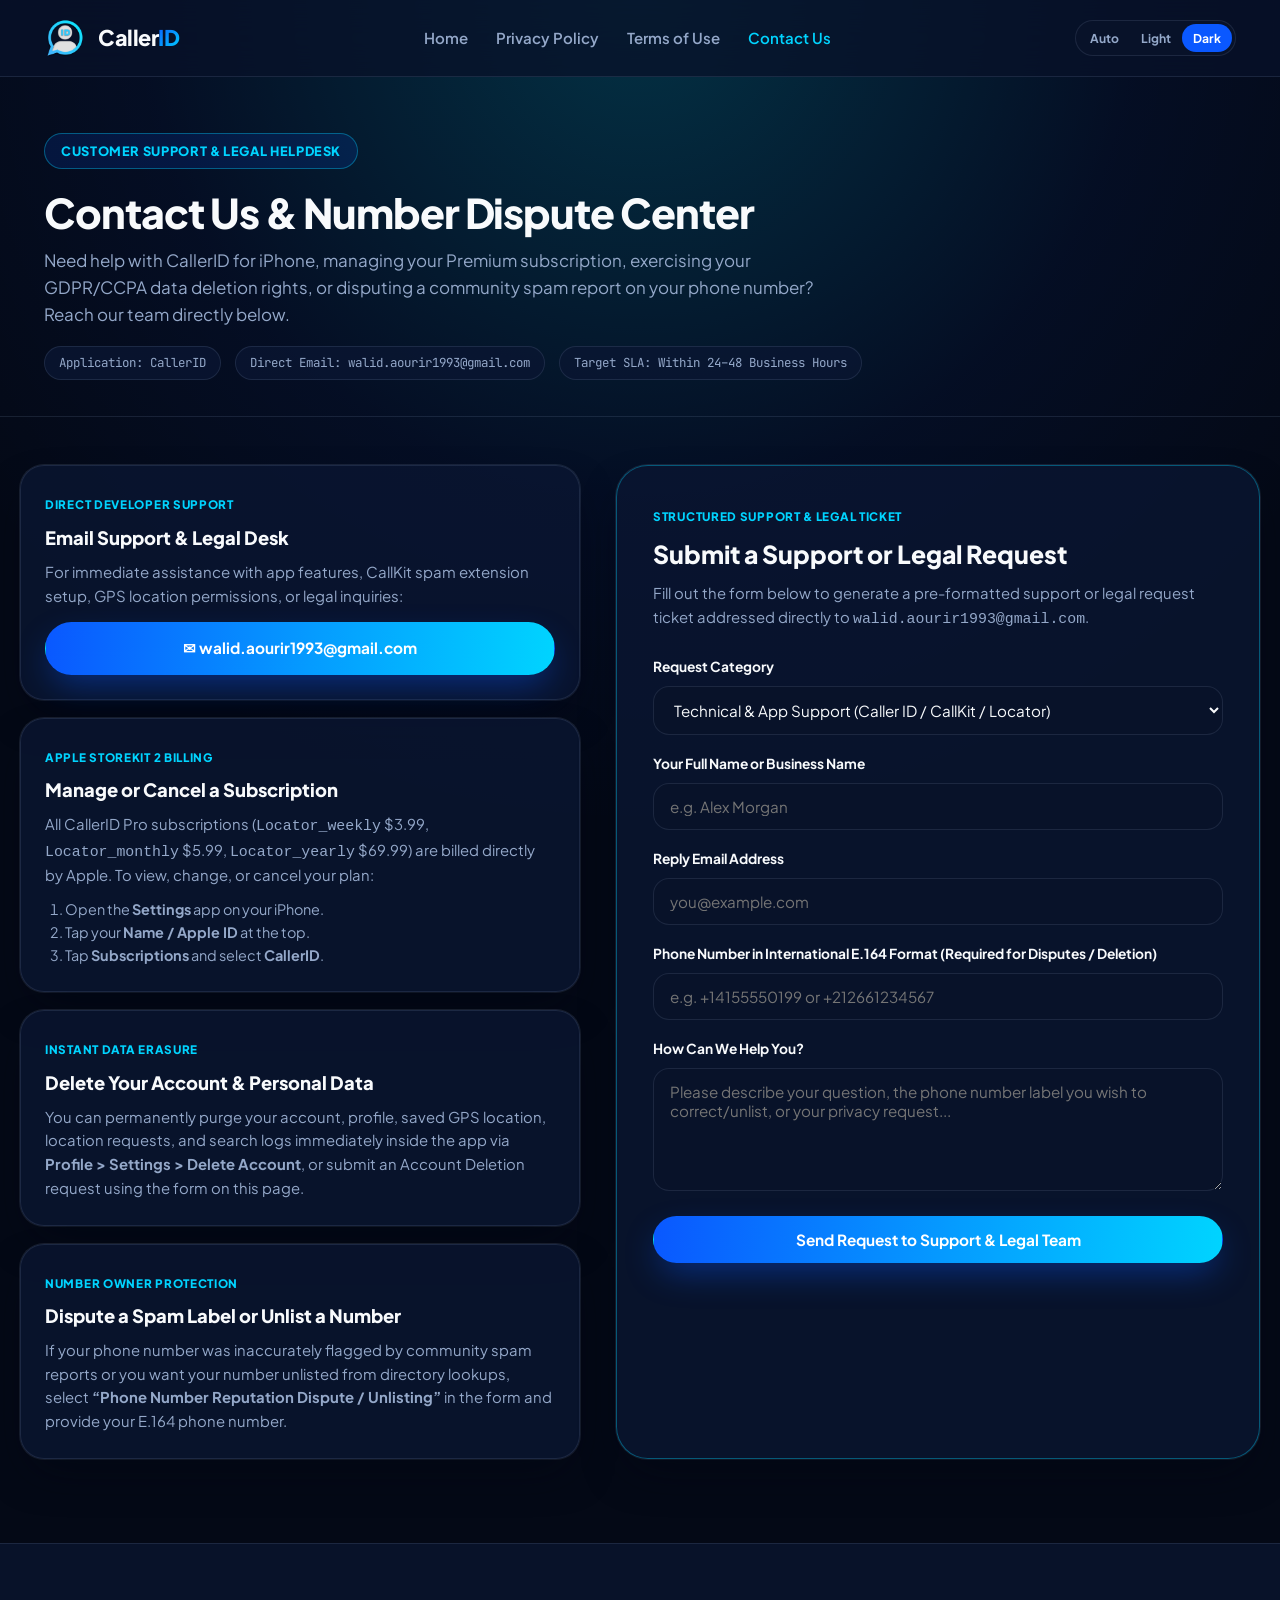
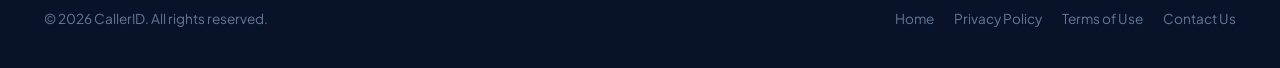
==== contact.html @ 6b05efc1 "Deploy official CallerID website, Privacy Policy, Terms of Use, and Contact Center" ====
<!DOCTYPE html>
<html lang="en" data-theme="dark">
<head>
  <meta charset="UTF-8" />
  <meta name="viewport" content="width=device-width, initial-scale=1.0" />
  <title>Contact Us, Support &amp; Number Dispute Center — CallerID for iPhone</title>
  <meta name="description" content="Official Support, Privacy Request, and Phone Number Reputation Dispute Center for CallerID (com.calleddetector.callerid). Contact support for technical help, subscription management, or GDPR/CCPA data erasure." />
  <meta name="robots" content="index, follow" />
  <link rel="canonical" href="https://walid-aourir.github.io/contact.html" />
  <link rel="icon" type="image/png" href="assets/images/app-icon.png" />
  <link rel="preconnect" href="https://fonts.googleapis.com" />
  <link rel="preconnect" href="https://fonts.gstatic.com" crossorigin />
  <link href="https://fonts.googleapis.com/css2?family=Inter:wght@400;500;600;700&amp;family=JetBrains+Mono:wght@500;700&amp;family=Plus+Jakarta+Sans:wght@700;800&amp;display=swap" rel="stylesheet" />
  <link rel="stylesheet" href="assets/css/styles.css" />
</head>
<body>
  <header class="site-header">
    <div class="container nav-inner">
      <a href="index.html" class="brand-lockup">
        <img src="assets/images/brand-logo.png" alt="CallerID Logo" width="42" height="42" />
        <span>Caller<span class="accent">ID</span></span>
      </a>
      <ul class="nav-links">
        <li><a href="index.html">Home</a></li>
        <li><a href="privacy.html">Privacy Policy</a></li>
        <li><a href="terms.html">Terms of Use</a></li>
        <li><a href="contact.html" class="active">Contact Us</a></li>
      </ul>
      <div class="nav-actions">
        <div class="theme-switcher" role="group" aria-label="Color Theme Selector">
          <button type="button" class="theme-btn" data-theme-set="system">Auto</button>
          <button type="button" class="theme-btn" data-theme-set="light">Light</button>
          <button type="button" class="theme-btn active" data-theme-set="dark">Dark</button>
        </div>
      </div>
    </div>
  </header>

  <section class="legal-hero">
    <div class="container">
      <div class="eyebrow-badge">Customer Support &amp; Legal Helpdesk</div>
      <h1 class="section-title" style="margin-bottom: 10px;">Contact Us &amp; Number Dispute Center</h1>
      <p class="section-desc" style="max-width: 780px;">
        Need help with CallerID for iPhone, managing your Premium subscription, exercising your GDPR/CCPA data deletion rights, or disputing a community spam report on your phone number? Reach our team directly below.
      </p>
      <div class="legal-meta-row">
        <span class="legal-pill">Application: CallerID</span>
        <span class="legal-pill">Direct Email: walid.aourir1993@gmail.com</span>
        <span class="legal-pill">Target SLA: Within 24–48 Business Hours</span>
      </div>
    </div>
  </section>

  <main class="container contact-grid">
    <div class="contact-cards-stack">
      <div class="contact-info-card">
        <span class="feature-tag">Direct Developer Support</span>
        <h3>Email Support &amp; Legal Desk</h3>
        <p style="color: var(--text-secondary); font-size: 0.94rem; margin-bottom: 14px;">
          For immediate assistance with app features, CallKit spam extension setup, GPS location permissions, or legal inquiries:
        </p>
        <a href="mailto:walid.aourir1993@gmail.com" class="btn btn-primary" style="width: 100%;">
          ✉ walid.aourir1993@gmail.com
        </a>
      </div>

      <div class="contact-info-card">
        <span class="feature-tag">Apple StoreKit 2 Billing</span>
        <h3>Manage or Cancel a Subscription</h3>
        <p style="color: var(--text-secondary); font-size: 0.93rem;">
          All CallerID Pro subscriptions (<code>Locator_weekly</code> $3.99, <code>Locator_monthly</code> $5.99, <code>Locator_yearly</code> $69.99) are billed directly by Apple. To view, change, or cancel your plan:
        </p>
        <ol style="color: var(--text-secondary); font-size: 0.9rem; padding-left: 20px; margin-top: 10px;">
          <li>Open the <strong>Settings</strong> app on your iPhone.</li>
          <li>Tap your <strong>Name / Apple ID</strong> at the top.</li>
          <li>Tap <strong>Subscriptions</strong> and select <strong>CallerID</strong>.</li>
        </ol>
      </div>

      <div class="contact-info-card">
        <span class="feature-tag">Instant Data Erasure</span>
        <h3>Delete Your Account &amp; Personal Data</h3>
        <p style="color: var(--text-secondary); font-size: 0.93rem;">
          You can permanently purge your account, profile, saved GPS location, location requests, and search logs immediately inside the app via <strong>Profile &gt; Settings &gt; Delete Account</strong>, or submit an Account Deletion request using the form on this page.
        </p>
      </div>

      <div class="contact-info-card">
        <span class="feature-tag">Number Owner Protection</span>
        <h3>Dispute a Spam Label or Unlist a Number</h3>
        <p style="color: var(--text-secondary); font-size: 0.93rem;">
          If your phone number was inaccurately flagged by community spam reports or you want your number unlisted from directory lookups, select <strong>&ldquo;Phone Number Reputation Dispute / Unlisting&rdquo;</strong> in the form and provide your E.164 phone number.
        </p>
      </div>
    </div>

    <div id="dispute-form" class="contact-form-card">
      <span class="feature-tag">Structured Support &amp; Legal Ticket</span>
      <h2 style="font-size: 1.55rem; font-weight: 800; margin-bottom: 8px;">Submit a Support or Legal Request</h2>
      <p style="color: var(--text-secondary); font-size: 0.93rem; margin-bottom: 24px;">
        Fill out the form below to generate a pre-formatted support or legal request ticket addressed directly to <code>walid.aourir1993@gmail.com</code>.
      </p>

      <form id="legal-contact-form">
        <div class="form-group">
          <label for="contact-category">Request Category</label>
          <select id="contact-category" class="form-control" required>
            <option value="Technical & App Support">Technical &amp; App Support (Caller ID / CallKit / Locator)</option>
            <option value="Subscription & Restore Purchases">Subscription &amp; Restore Purchases Help</option>
            <option value="Phone Number Reputation Dispute / Unlisting">Phone Number Reputation Dispute / Unlisting Request</option>
            <option value="GDPR / CCPA Data Deletion or Access">GDPR / CCPA Personal Data Deletion or Access Request</option>
            <option value="Abuse or Policy Violation Report">Report Harassment, Abuse, or Terms Violation</option>
          </select>
        </div>

        <div class="form-group">
          <label for="contact-name">Your Full Name or Business Name</label>
          <input type="text" id="contact-name" class="form-control" placeholder="e.g. Alex Morgan" required />
        </div>

        <div class="form-group">
          <label for="contact-email">Reply Email Address</label>
          <input type="email" id="contact-email" class="form-control" placeholder="you@example.com" required />
        </div>

        <div class="form-group">
          <label for="contact-phone">Phone Number in International E.164 Format (Required for Disputes / Deletion)</label>
          <input type="tel" id="contact-phone" class="form-control" placeholder="e.g. +14155550199 or +212661234567" />
        </div>

        <div class="form-group">
          <label for="contact-message">How Can We Help You?</label>
          <textarea id="contact-message" class="form-control" rows="5" placeholder="Please describe your question, the phone number label you wish to correct/unlist, or your privacy request..." required></textarea>
        </div>

        <button type="submit" class="btn btn-primary" style="width: 100%;">
          Send Request to Support &amp; Legal Team
        </button>

        <p id="contact-status" style="display: none; margin-top: 14px; font-size: 0.86rem; color: var(--brand-emerald); font-weight: 600;"></p>
      </form>
    </div>
  </main>

  <footer class="site-footer">
    <div class="container footer-bottom" style="border-top: none; padding-top: 0;">
      <span>&copy; 2026 CallerID. All rights reserved.</span>
      <div style="display: flex; gap: 20px;">
        <a href="index.html">Home</a>
        <a href="privacy.html">Privacy Policy</a>
        <a href="terms.html">Terms of Use</a>
        <a href="contact.html">Contact Us</a>
      </div>
    </div>
  </footer>

  <script src="assets/js/main.js"></script>
</body>
</html>
---- assets/css/styles.css ----
/* ==========================================================================
   CallerID — Official Design System & Marketing/Legal Stylesheet
   Built with agency-ui-designer, agency-ux-architect & agency-seo-specialist
   ========================================================================== */

:root {
  /* Dark Theme Default (Matches iOS App Hero Navy & Sapphire Palette) */
  --bg-canvas: #040916;
  --bg-surface: #081229;
  --bg-elevated: rgba(13, 27, 58, 0.74);
  --bg-card: rgba(11, 23, 51, 0.78);
  --bg-card-hover: rgba(16, 33, 72, 0.92);
  --bg-glass: rgba(8, 18, 41, 0.76);
  --text-primary: #F8FAFC;
  --text-secondary: #94A8C9;
  --text-muted: #647899;
  --border-subtle: rgba(148, 168, 201, 0.14);
  --border-highlight: rgba(0, 212, 255, 0.36);

  /* Brand Accent Tokens */
  --brand-blue: #0A58FF;
  --brand-blue-bright: #2B74FF;
  --brand-cyan: #00D4FF;
  --brand-emerald: #10B981;
  --brand-amber: #F59E0B;
  --brand-crimson: #F43F5E;
  --brand-gold: #FBBF24;

  /* Gradients */
  --grad-brand: linear-gradient(135deg, #0A58FF 0%, #00D4FF 100%);
  --grad-pill: linear-gradient(95deg, #0A58FF 0%, #059BFF 52%, #00D4FF 100%);
  --grad-surface: linear-gradient(180deg, rgba(16, 34, 74, 0.65) 0%, rgba(7, 15, 34, 0.85) 100%);
  --grad-glow: radial-gradient(circle at 50% 0%, rgba(0, 212, 255, 0.20) 0%, rgba(10, 88, 255, 0.06) 45%, transparent 75%);

  /* Typography */
  --font-sans: 'Plus Jakarta Sans', 'Inter', -apple-system, BlinkMacSystemFont, 'Segoe UI', Roboto, sans-serif;
  --font-mono: 'JetBrains Mono', ui-monospace, SFMono-Regular, Menlo, monospace;

  /* Layout & Radii */
  --container-max: 1240px;
  --radius-sm: 10px;
  --radius-md: 16px;
  --radius-lg: 24px;
  --radius-xl: 32px;
  --radius-pill: 9999px;

  /* Shadows */
  --shadow-card: 0 20px 45px -15px rgba(2, 6, 18, 0.65), 0 0 0 1px var(--border-subtle);
  --shadow-glow: 0 14px 34px -6px rgba(10, 88, 255, 0.42);
  --transition-base: 220ms cubic-bezier(0.16, 1, 0.3, 1);
}

[data-theme="light"] {
  --bg-canvas: #F3F7FD;
  --bg-surface: #FFFFFF;
  --bg-elevated: rgba(255, 255, 255, 0.88);
  --bg-card: rgba(255, 255, 255, 0.94);
  --bg-card-hover: #FFFFFF;
  --bg-glass: rgba(255, 255, 255, 0.84);
  --text-primary: #071226;
  --text-secondary: #3B4E6B;
  --text-muted: #647693;
  --border-subtle: rgba(10, 35, 80, 0.11);
  --border-highlight: rgba(10, 88, 255, 0.32);
  --grad-surface: linear-gradient(180deg, #FFFFFF 0%, #F5F9FF 100%);
  --grad-glow: radial-gradient(circle at 50% 0%, rgba(10, 88, 255, 0.11) 0%, rgba(0, 212, 255, 0.04) 45%, transparent 75%);
  --shadow-card: 0 16px 36px -12px rgba(9, 24, 54, 0.08), 0 0 0 1px var(--border-subtle);
  --shadow-glow: 0 12px 28px -6px rgba(10, 88, 255, 0.28);
}

*, *::before, *::after {
  box-sizing: border-box;
  margin: 0;
  padding: 0;
}

html {
  scroll-behavior: smooth;
  font-family: var(--font-sans);
  background-color: var(--bg-canvas);
  color: var(--text-primary);
  line-height: 1.6;
  -webkit-font-smoothing: antialiased;
}

body {
  background-color: var(--bg-canvas);
  background-image: var(--grad-glow);
  background-attachment: fixed;
  color: var(--text-primary);
  overflow-x: hidden;
  transition: background-color 0.25s ease, color 0.25s ease;
}

a {
  color: inherit;
  text-decoration: none;
  transition: color var(--transition-base);
}

img, video {
  max-width: 100%;
  display: block;
}

.container {
  width: 100%;
  max-width: var(--container-max);
  margin: 0 auto;
  padding: 0 24px;
}

/* ==========================================================================
   Sticky Glassmorphic Header & Navigation
   ========================================================================== */
.site-header {
  position: sticky;
  top: 0;
  z-index: 100;
  backdrop-filter: blur(20px);
  -webkit-backdrop-filter: blur(20px);
  background: var(--bg-glass);
  border-bottom: 1px solid var(--border-subtle);
}

.nav-inner {
  display: flex;
  align-items: center;
  justify-content: space-between;
  height: 76px;
  gap: 20px;
}

.brand-lockup {
  display: inline-flex;
  align-items: center;
  gap: 12px;
  font-weight: 800;
  font-size: 1.35rem;
  letter-spacing: -0.02em;
}

.brand-lockup img {
  width: 42px;
  height: 42px;
  border-radius: 11px;
  object-fit: contain;
}

.brand-lockup .accent {
  background: var(--grad-brand);
  -webkit-background-clip: text;
  background-clip: text;
  -webkit-text-fill-color: transparent;
}

.nav-links {
  display: flex;
  align-items: center;
  gap: 28px;
  list-style: none;
}

.nav-links a {
  font-size: 0.94rem;
  font-weight: 600;
  color: var(--text-secondary);
}

.nav-links a:hover,
.nav-links a.active {
  color: var(--brand-cyan);
}

.nav-actions {
  display: flex;
  align-items: center;
  gap: 12px;
}

.theme-switcher {
  display: inline-flex;
  align-items: center;
  background: var(--bg-surface);
  border: 1px solid var(--border-subtle);
  border-radius: var(--radius-pill);
  padding: 3px;
}

.theme-btn {
  border: none;
  background: transparent;
  color: var(--text-secondary);
  font-family: var(--font-sans);
  font-size: 0.76rem;
  font-weight: 700;
  padding: 6px 11px;
  border-radius: var(--radius-pill);
  cursor: pointer;
  transition: all var(--transition-base);
}

.theme-btn.active {
  background: var(--brand-blue);
  color: #FFFFFF;
}

/* ==========================================================================
   Buttons & Badges
   ========================================================================== */
.btn {
  display: inline-flex;
  align-items: center;
  justify-content: center;
  gap: 10px;
  font-family: var(--font-sans);
  font-weight: 700;
  font-size: 0.96rem;
  padding: 13px 24px;
  border-radius: var(--radius-pill);
  border: 1px solid transparent;
  cursor: pointer;
  transition: transform var(--transition-base), box-shadow var(--transition-base), background var(--transition-base);
}

.btn-primary {
  background: var(--grad-pill);
  color: #FFFFFF;
  box-shadow: var(--shadow-glow);
}

.btn-primary:hover {
  transform: translateY(-2px);
  box-shadow: 0 18px 38px -6px rgba(0, 212, 255, 0.52);
}

.btn-secondary {
  background: var(--bg-card);
  color: var(--text-primary);
  border-color: var(--border-subtle);
}

.btn-secondary:hover {
  border-color: var(--brand-cyan);
  transform: translateY(-2px);
}

.eyebrow-badge {
  display: inline-flex;
  align-items: center;
  gap: 8px;
  padding: 7px 16px;
  border-radius: var(--radius-pill);
  background: rgba(10, 88, 255, 0.14);
  border: 1px solid var(--border-highlight);
  color: var(--brand-cyan);
  font-size: 0.8rem;
  font-weight: 800;
  letter-spacing: 0.05em;
  text-transform: uppercase;
  margin-bottom: 20px;
}

[data-theme="light"] .eyebrow-badge {
  color: var(--brand-blue);
  background: rgba(10, 88, 255, 0.08);
}

.pulse-dot {
  width: 8px;
  height: 8px;
  border-radius: 50%;
  background: var(--brand-emerald);
  box-shadow: 0 0 0 4px rgba(16, 185, 129, 0.25);
}

/* ==========================================================================
   Hero Section
   ========================================================================== */
.hero-section {
  padding: 72px 0 64px;
  position: relative;
}

.hero-grid {
  display: grid;
  grid-template-columns: 1.08fr 0.92fr;
  gap: 48px;
  align-items: center;
}

.hero-title {
  font-size: clamp(2.35rem, 4.4vw, 3.85rem);
  font-weight: 800;
  line-height: 1.08;
  letter-spacing: -0.03em;
  margin-bottom: 22px;
}

.hero-title .gradient-text {
  background: var(--grad-brand);
  -webkit-background-clip: text;
  background-clip: text;
  -webkit-text-fill-color: transparent;
}

.hero-subtitle {
  font-size: 1.14rem;
  color: var(--text-secondary);
  margin-bottom: 30px;
  max-width: 600px;
}

.hero-cta-row {
  display: flex;
  flex-wrap: wrap;
  gap: 14px;
  margin-bottom: 34px;
}

.trust-metrics-strip {
  display: grid;
  grid-template-columns: repeat(3, 1fr);
  gap: 16px;
  padding-top: 24px;
  border-top: 1px solid var(--border-subtle);
}

.metric-item strong {
  display: block;
  font-size: 1.45rem;
  font-weight: 800;
  color: var(--text-primary);
  font-family: var(--font-mono);
}

.metric-item span {
  font-size: 0.82rem;
  color: var(--text-secondary);
}

.hero-media-frame {
  position: relative;
  border-radius: var(--radius-xl);
  background: var(--grad-surface);
  border: 1px solid var(--border-highlight);
  box-shadow: var(--shadow-card);
  overflow: hidden;
  padding: 12px;
}

.hero-media-frame video,
.hero-media-frame img {
  width: 100%;
  border-radius: calc(var(--radius-xl) - 8px);
  display: block;
}

.media-caption-bar {
  display: flex;
  align-items: center;
  justify-content: space-between;
  padding: 12px 16px 4px;
  font-size: 0.8rem;
  color: var(--text-secondary);
  font-weight: 600;
}

/* ==========================================================================
   Interactive Live Lookup & Route Simulator Section
   ========================================================================== */
.section {
  padding: 76px 0;
}

.section-header {
  text-align: center;
  max-width: 760px;
  margin: 0 auto 52px;
}

.section-title {
  font-size: clamp(1.85rem, 3.2vw, 2.75rem);
  font-weight: 800;
  letter-spacing: -0.025em;
  line-height: 1.15;
  margin-bottom: 14px;
}

.section-desc {
  font-size: 1.06rem;
  color: var(--text-secondary);
}

.simulator-box {
  background: var(--bg-card);
  border: 1px solid var(--border-highlight);
  border-radius: var(--radius-xl);
  padding: 36px;
  box-shadow: var(--shadow-card);
}

.sim-controls {
  display: flex;
  flex-wrap: wrap;
  gap: 12px;
  margin-bottom: 24px;
}

.sim-input {
  flex: 1;
  min-width: 240px;
  padding: 15px 20px;
  border-radius: var(--radius-pill);
  border: 1px solid var(--border-subtle);
  background: var(--bg-surface);
  color: var(--text-primary);
  font-family: var(--font-mono);
  font-size: 1rem;
  font-weight: 600;
}

.sim-input:focus {
  outline: 2px solid var(--brand-cyan);
  border-color: transparent;
}

.sim-presets {
  display: flex;
  flex-wrap: wrap;
  gap: 10px;
  margin-bottom: 24px;
}

.preset-chip {
  font-size: 0.8rem;
  font-family: var(--font-mono);
  padding: 7px 14px;
  border-radius: var(--radius-pill);
  background: var(--bg-surface);
  border: 1px solid var(--border-subtle);
  color: var(--text-secondary);
  cursor: pointer;
  transition: all var(--transition-base);
}

.preset-chip:hover {
  border-color: var(--brand-cyan);
  color: var(--text-primary);
}

.sim-result-grid {
  display: grid;
  grid-template-columns: repeat(3, 1fr);
  gap: 18px;
}

.sim-stat-card {
  background: var(--bg-surface);
  border: 1px solid var(--border-subtle);
  border-radius: var(--radius-md);
  padding: 20px;
}

.sim-stat-card .label {
  font-size: 0.76rem;
  text-transform: uppercase;
  letter-spacing: 0.06em;
  color: var(--text-muted);
  font-weight: 700;
  margin-bottom: 6px;
}

.sim-stat-card .value {
  font-size: 1.18rem;
  font-weight: 800;
  color: var(--text-primary);
}

/* ==========================================================================
   Feature Grid & Video Showcase Cards
   ========================================================================== */
.features-grid {
  display: grid;
  grid-template-columns: repeat(3, 1fr);
  gap: 26px;
}

.feature-card {
  background: var(--bg-card);
  border: 1px solid var(--border-subtle);
  border-radius: var(--radius-lg);
  padding: 28px;
  box-shadow: var(--shadow-card);
  transition: transform var(--transition-base), border-color var(--transition-base);
  display: flex;
  flex-direction: column;
  justify-content: space-between;
}

.feature-card:hover {
  transform: translateY(-5px);
  border-color: var(--border-highlight);
}

.feature-thumb {
  width: 100%;
  height: 190px;
  object-fit: cover;
  border-radius: var(--radius-md);
  margin-bottom: 20px;
  border: 1px solid var(--border-subtle);
}

.feature-tag {
  display: inline-block;
  font-size: 0.73rem;
  font-weight: 800;
  text-transform: uppercase;
  letter-spacing: 0.06em;
  color: var(--brand-cyan);
  margin-bottom: 8px;
}

.feature-card h3 {
  font-size: 1.28rem;
  font-weight: 800;
  margin-bottom: 10px;
}

.feature-card p {
  font-size: 0.94rem;
  color: var(--text-secondary);
}

.video-showcase-dual {
  display: grid;
  grid-template-columns: repeat(2, 1fr);
  gap: 32px;
}

.video-card {
  background: var(--bg-card);
  border: 1px solid var(--border-highlight);
  border-radius: var(--radius-xl);
  padding: 20px;
  box-shadow: var(--shadow-card);
}

.video-card video {
  width: 100%;
  border-radius: var(--radius-lg);
  margin-bottom: 18px;
  background: #040916;
}

.video-card h3 {
  font-size: 1.32rem;
  font-weight: 800;
  margin-bottom: 8px;
}

.video-card p {
  font-size: 0.94rem;
  color: var(--text-secondary);
}

/* ==========================================================================
   Pricing / App Store Connect Subscription Plans
   ========================================================================== */
.pricing-grid {
  display: grid;
  grid-template-columns: repeat(3, 1fr);
  gap: 26px;
  align-items: stretch;
}

.price-card {
  background: var(--bg-card);
  border: 1px solid var(--border-subtle);
  border-radius: var(--radius-xl);
  padding: 34px 28px;
  box-shadow: var(--shadow-card);
  position: relative;
  display: flex;
  flex-direction: column;
  justify-content: space-between;
}

.price-card.popular {
  border: 2px solid var(--brand-cyan);
  box-shadow: var(--shadow-glow);
}

.popular-ribbon {
  position: absolute;
  top: -13px;
  right: 24px;
  background: var(--grad-pill);
  color: #FFFFFF;
  font-size: 0.72rem;
  font-weight: 800;
  text-transform: uppercase;
  letter-spacing: 0.06em;
  padding: 5px 14px;
  border-radius: var(--radius-pill);
}

.price-tier-name {
  font-size: 1.2rem;
  font-weight: 800;
  margin-bottom: 4px;
}

.price-sku {
  font-family: var(--font-mono);
  font-size: 0.76rem;
  color: var(--text-muted);
  margin-bottom: 18px;
}

.price-amount {
  font-size: 2.65rem;
  font-weight: 800;
  font-family: var(--font-mono);
  line-height: 1.1;
  margin-bottom: 6px;
}

.price-period {
  font-size: 0.9rem;
  color: var(--text-secondary);
  font-weight: 600;
}

.price-features {
  list-style: none;
  margin: 24px 0 28px;
  display: flex;
  flex-direction: column;
  gap: 12px;
}

.price-features li {
  display: flex;
  align-items: flex-start;
  gap: 10px;
  font-size: 0.92rem;
  color: var(--text-secondary);
}

.price-features li::before {
  content: "✓";
  color: var(--brand-emerald);
  font-weight: 900;
}

/* ==========================================================================
   SEO Comparison Table & FAQ Accordion
   ========================================================================== */
.comparison-table-wrap {
  overflow-x: auto;
  background: var(--bg-card);
  border: 1px solid var(--border-subtle);
  border-radius: var(--radius-xl);
  box-shadow: var(--shadow-card);
}

.comparison-table {
  width: 100%;
  border-collapse: collapse;
  text-align: left;
}

.comparison-table th,
.comparison-table td {
  padding: 18px 22px;
  border-bottom: 1px solid var(--border-subtle);
  font-size: 0.95rem;
}

.comparison-table th {
  font-weight: 800;
  color: var(--text-primary);
  background: rgba(10, 88, 255, 0.08);
}

.faq-list {
  max-width: 880px;
  margin: 0 auto;
  display: flex;
  flex-direction: column;
  gap: 14px;
}

.faq-item {
  background: var(--bg-card);
  border: 1px solid var(--border-subtle);
  border-radius: var(--radius-md);
  padding: 20px 24px;
}

.faq-item summary {
  font-weight: 800;
  font-size: 1.05rem;
  cursor: pointer;
  list-style: none;
  display: flex;
  align-items: center;
  justify-content: space-between;
  gap: 16px;
}

.faq-item summary::-webkit-details-marker {
  display: none;
}

.faq-item p {
  margin-top: 12px;
  color: var(--text-secondary);
  font-size: 0.95rem;
}

/* ==========================================================================
   Legal Document Layout (Privacy Policy, Terms of Use, Contact Us)
   ========================================================================== */
.legal-hero {
  padding: 56px 0 36px;
  border-bottom: 1px solid var(--border-subtle);
}

.legal-meta-row {
  display: flex;
  flex-wrap: wrap;
  gap: 14px;
  margin-top: 18px;
}

.legal-pill {
  font-family: var(--font-mono);
  font-size: 0.78rem;
  padding: 6px 14px;
  border-radius: var(--radius-pill);
  background: var(--bg-card);
  border: 1px solid var(--border-subtle);
  color: var(--text-secondary);
}

.legal-layout {
  display: grid;
  grid-template-columns: 280px 1fr;
  gap: 40px;
  padding: 48px 0 84px;
  align-items: start;
}

.legal-toc {
  position: sticky;
  top: 96px;
  background: var(--bg-card);
  border: 1px solid var(--border-subtle);
  border-radius: var(--radius-lg);
  padding: 22px;
}

.legal-toc h4 {
  font-size: 0.82rem;
  text-transform: uppercase;
  letter-spacing: 0.06em;
  color: var(--brand-cyan);
  margin-bottom: 14px;
}

.legal-toc ul {
  list-style: none;
  display: flex;
  flex-direction: column;
  gap: 10px;
}

.legal-toc a {
  font-size: 0.86rem;
  color: var(--text-secondary);
  font-weight: 600;
}

.legal-toc a:hover {
  color: var(--brand-cyan);
}

.legal-article {
  background: var(--bg-card);
  border: 1px solid var(--border-subtle);
  border-radius: var(--radius-xl);
  padding: 42px;
  box-shadow: var(--shadow-card);
}

.legal-section {
  margin-bottom: 36px;
  padding-bottom: 28px;
  border-bottom: 1px solid var(--border-subtle);
}

.legal-section:last-child {
  margin-bottom: 0;
  padding-bottom: 0;
  border-bottom: none;
}

.legal-section h2 {
  font-size: 1.42rem;
  font-weight: 800;
  margin-bottom: 14px;
  color: var(--text-primary);
}

.legal-section h3 {
  font-size: 1.08rem;
  font-weight: 700;
  margin: 18px 0 8px;
  color: var(--text-primary);
}

.legal-section p,
.legal-section li {
  color: var(--text-secondary);
  font-size: 0.96rem;
  margin-bottom: 10px;
}

.legal-section ul,
.legal-section ol {
  padding-left: 22px;
  margin-bottom: 14px;
}

.legal-callout {
  background: rgba(10, 88, 255, 0.10);
  border-left: 4px solid var(--brand-cyan);
  padding: 16px 20px;
  border-radius: 0 var(--radius-md) var(--radius-md) 0;
  margin: 16px 0;
}

.legal-callout strong {
  color: var(--text-primary);
}

/* ==========================================================================
   Contact Us Interactive Form & Support Cards
   ========================================================================== */
.contact-grid {
  display: grid;
  grid-template-columns: 1fr 1.15fr;
  gap: 36px;
  padding: 48px 0 84px;
}

.contact-cards-stack {
  display: flex;
  flex-direction: column;
  gap: 18px;
}

.contact-info-card {
  background: var(--bg-card);
  border: 1px solid var(--border-subtle);
  border-radius: var(--radius-lg);
  padding: 24px;
  box-shadow: var(--shadow-card);
}

.contact-info-card h3 {
  font-size: 1.15rem;
  font-weight: 800;
  margin-bottom: 8px;
}

.contact-form-card {
  background: var(--bg-card);
  border: 1px solid var(--border-highlight);
  border-radius: var(--radius-xl);
  padding: 36px;
  box-shadow: var(--shadow-card);
}

.form-group {
  margin-bottom: 18px;
}

.form-group label {
  display: block;
  font-size: 0.86rem;
  font-weight: 700;
  margin-bottom: 8px;
  color: var(--text-primary);
}

.form-control {
  width: 100%;
  padding: 13px 16px;
  border-radius: var(--radius-md);
  border: 1px solid var(--border-subtle);
  background: var(--bg-surface);
  color: var(--text-primary);
  font-family: var(--font-sans);
  font-size: 0.95rem;
}

.form-control:focus {
  outline: 2px solid var(--brand-cyan);
  border-color: transparent;
}

/* ==========================================================================
   Footer
   ========================================================================== */
.site-footer {
  border-top: 1px solid var(--border-subtle);
  background: var(--bg-surface);
  padding: 64px 0 40px;
}

.footer-grid {
  display: grid;
  grid-template-columns: 1.4fr 1fr 1fr 1fr;
  gap: 36px;
  margin-bottom: 44px;
}

.footer-col h4 {
  font-size: 0.86rem;
  text-transform: uppercase;
  letter-spacing: 0.06em;
  color: var(--text-primary);
  margin-bottom: 16px;
}

.footer-col ul {
  list-style: none;
  display: flex;
  flex-direction: column;
  gap: 10px;
}

.footer-col a {
  font-size: 0.9rem;
  color: var(--text-secondary);
}

.footer-col a:hover {
  color: var(--brand-cyan);
}

.footer-bottom {
  display: flex;
  flex-wrap: wrap;
  align-items: center;
  justify-content: space-between;
  gap: 16px;
  padding-top: 28px;
  border-top: 1px solid var(--border-subtle);
  font-size: 0.85rem;
  color: var(--text-muted);
}

/* ==========================================================================
   Responsive Breakpoints
   ========================================================================== */
@media (max-width: 1024px) {
  .hero-grid,
  .video-showcase-dual,
  .features-grid,
  .pricing-grid,
  .legal-layout,
  .contact-grid,
  .footer-grid {
    grid-template-columns: 1fr;
  }
  .legal-toc {
    position: static;
  }
}

@media (max-width: 720px) {
  .nav-links {
    display: none;
  }
  .trust-metrics-strip,
  .sim-result-grid {
    grid-template-columns: 1fr;
  }
  .legal-article,
  .simulator-box,
  .contact-form-card {
    padding: 24px 18px;
  }
}
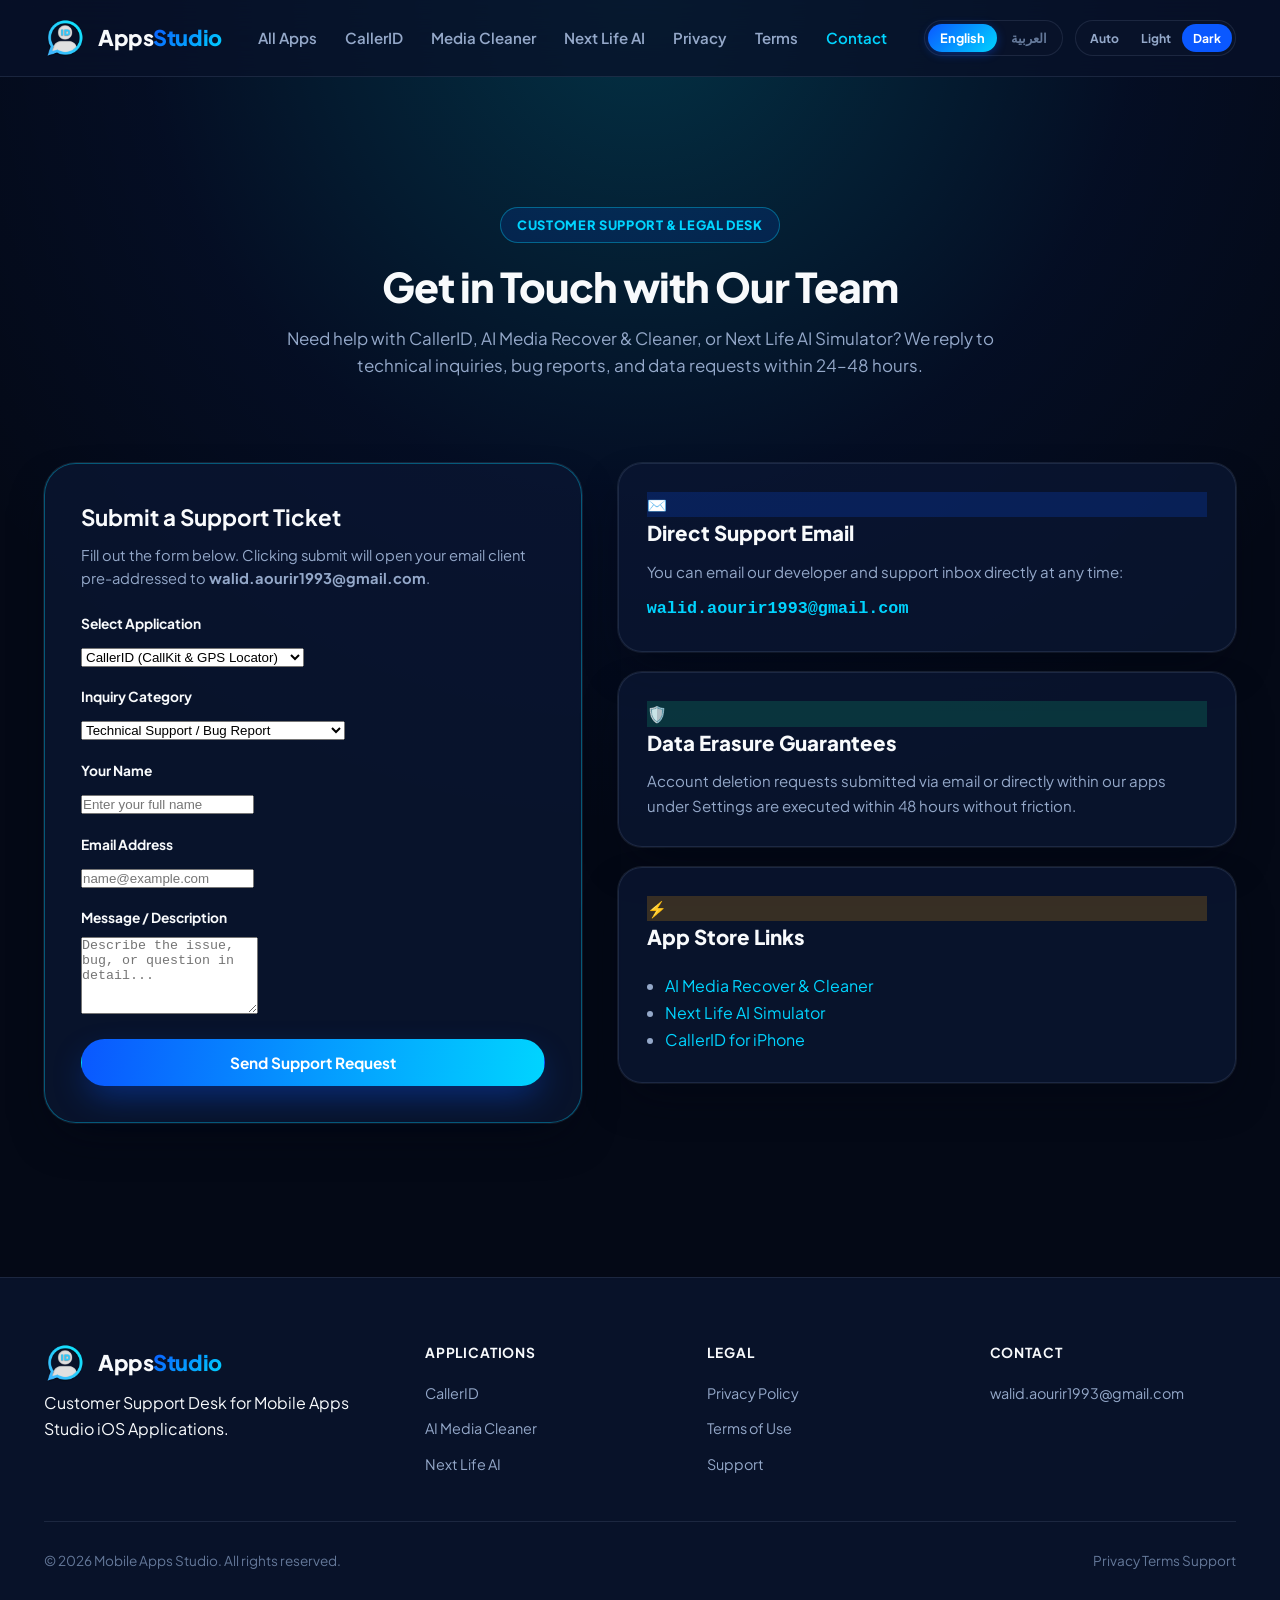
==== commit feb4d0b3: "Add multi-app studio portal, dedicated pages for AI Media Cleaner and Next Life AI, and full bilingu" ====
--- a/contact.html
+++ b/contact.html
@@ -1,33 +1,49 @@
 <!DOCTYPE html>
-<html lang="en" data-theme="dark">
+<html lang="en" data-theme="dark" dir="ltr">
 <head>
   <meta charset="UTF-8" />
   <meta name="viewport" content="width=device-width, initial-scale=1.0" />
-  <title>Contact Us, Support &amp; Number Dispute Center — CallerID for iPhone</title>
-  <meta name="description" content="Official Support, Privacy Request, and Phone Number Reputation Dispute Center for CallerID (com.calleddetector.callerid). Contact support for technical help, subscription management, or GDPR/CCPA data erasure." />
+  <title>Contact Us &amp; Technical Support — Mobile Apps Studio</title>
+  <meta name="description" content="Official technical support, bug reports, and legal inquiries for CallerID, AI Media Recover and Cleaner, and Next Life AI Simulator. Direct response within 24-48 hours." />
   <meta name="robots" content="index, follow" />
   <link rel="canonical" href="https://walid-aourir.github.io/contact.html" />
   <link rel="icon" type="image/png" href="assets/images/app-icon.png" />
   <link rel="preconnect" href="https://fonts.googleapis.com" />
   <link rel="preconnect" href="https://fonts.gstatic.com" crossorigin />
-  <link href="https://fonts.googleapis.com/css2?family=Inter:wght@400;500;600;700&amp;family=JetBrains+Mono:wght@500;700&amp;family=Plus+Jakarta+Sans:wght@700;800&amp;display=swap" rel="stylesheet" />
+  <link href="https://fonts.googleapis.com/css2?family=Cairo:wght@400;600;700;800;900&family=Inter:wght@400;500;600;700&family=Plus+Jakarta+Sans:wght@700;800&display=swap" rel="stylesheet" />
   <link rel="stylesheet" href="assets/css/styles.css" />
 </head>
 <body>
+  <!-- Header -->
   <header class="site-header">
     <div class="container nav-inner">
       <a href="index.html" class="brand-lockup">
-        <img src="assets/images/brand-logo.png" alt="CallerID Logo" width="42" height="42" />
-        <span>Caller<span class="accent">ID</span></span>
+        <img src="assets/images/brand-logo.png" alt="Apps Studio Logo" width="40" height="40" />
+        <span>
+          <span data-lang="en">Apps<span class="accent">Studio</span></span>
+          <span data-lang="ar">استوديو<span class="accent">التطبيقات</span></span>
+        </span>
       </a>
+
       <ul class="nav-links">
-        <li><a href="index.html">Home</a></li>
-        <li><a href="privacy.html">Privacy Policy</a></li>
-        <li><a href="terms.html">Terms of Use</a></li>
-        <li><a href="contact.html" class="active">Contact Us</a></li>
+        <li><a href="index.html"><span data-lang="en">All Apps</span><span data-lang="ar">جميع التطبيقات</span></a></li>
+        <li><a href="callerid.html"><span data-lang="en">CallerID</span><span data-lang="ar">كاشف الأرقام</span></a></li>
+        <li><a href="media-cleaner.html"><span data-lang="en">Media Cleaner</span><span data-lang="ar">منظف الوسائط</span></a></li>
+        <li><a href="next-life.html"><span data-lang="en">Next Life AI</span><span data-lang="ar">لعبة الحياة</span></a></li>
+        <li><a href="privacy.html"><span data-lang="en">Privacy</span><span data-lang="ar">الخصوصية</span></a></li>
+        <li><a href="terms.html"><span data-lang="en">Terms</span><span data-lang="ar">الشروط</span></a></li>
+        <li><a href="contact.html" class="active"><span data-lang="en">Contact</span><span data-lang="ar">اتصل بنا</span></a></li>
       </ul>
+
       <div class="nav-actions">
-        <div class="theme-switcher" role="group" aria-label="Color Theme Selector">
+        <!-- Language Switcher -->
+        <div class="lang-switcher" role="group" aria-label="Language Selector">
+          <button type="button" class="lang-btn active" data-lang-set="en">English</button>
+          <button type="button" class="lang-btn" data-lang-set="ar">العربية</button>
+        </div>
+
+        <!-- Theme Switcher -->
+        <div class="theme-switcher" role="group" aria-label="Theme Selector">
           <button type="button" class="theme-btn" data-theme-set="system">Auto</button>
           <button type="button" class="theme-btn" data-theme-set="light">Light</button>
           <button type="button" class="theme-btn active" data-theme-set="dark">Dark</button>
@@ -36,120 +52,190 @@
     </div>
   </header>
 
-  <section class="legal-hero">
+  <main class="container" style="padding-top: 130px; padding-bottom: 70px;">
+    <div class="section-header" style="text-align: center; max-width: 720px; margin: 0 auto 36px;">
+      <div class="eyebrow-badge">
+        <span data-lang="en">Customer Support &amp; Legal Desk</span>
+        <span data-lang="ar">خدمة العملاء والدعم الفني</span>
+      </div>
+      <h1 class="section-title">
+        <span data-lang="en">Get in Touch with Our Team</span>
+        <span data-lang="ar">تواصل مع فريق الدعم الفني</span>
+      </h1>
+      <p class="section-desc">
+        <span data-lang="en">Need help with CallerID, AI Media Recover &amp; Cleaner, or Next Life AI Simulator? We reply to technical inquiries, bug reports, and data requests within 24–48 hours.</span>
+        <span data-lang="ar">هل تحتاج مساعدة في أي من تطبيقاتنا؟ يسعدنا الإجابة عن استفساراتك الفنية، تقارير الأخطاء، أو طلبات البيانات خلال 24 إلى 48 ساعة.</span>
+      </p>
+    </div>
+
+    <div class="contact-grid">
+      <!-- Contact Form Card -->
+      <div class="contact-form-card">
+        <h2 style="font-size: 1.4rem; margin-bottom: 8px;">
+          <span data-lang="en">Submit a Support Ticket</span>
+          <span data-lang="ar">إرسال تذكرة دعم فني</span>
+        </h2>
+        <p style="color: var(--text-secondary); font-size: 0.92rem; margin-bottom: 22px;">
+          <span data-lang="en">Fill out the form below. Clicking submit will open your email client pre-addressed to <strong>walid.aourir1993@gmail.com</strong>.</span>
+          <span data-lang="ar">املأ البيانات أدناه. سيؤدي الإرسال لفتح بريدك الإلكتروني موجهاً إلى <strong>walid.aourir1993@gmail.com</strong> مباشرة.</span>
+        </p>
+
+        <form id="legal-contact-form">
+          <div class="form-group">
+            <label for="contact-app">
+              <span data-lang="en">Select Application</span>
+              <span data-lang="ar">اختر التطبيق المعني</span>
+            </label>
+            <select id="contact-app" class="form-input">
+              <option value="CallerID for iPhone">CallerID (CallKit &amp; GPS Locator)</option>
+              <option value="AI Media Recover &amp; Cleaner">AI Media Recover and Cleaner</option>
+              <option value="Next Life AI Simulator">Next Life AI Simulator (RPG)</option>
+              <option value="General Studio Inquiry">General Inquiry / General Support</option>
+            </select>
+          </div>
+
+          <div class="form-group">
+            <label for="contact-category">
+              <span data-lang="en">Inquiry Category</span>
+              <span data-lang="ar">نوع الاستفسار</span>
+            </label>
+            <select id="contact-category" class="form-input">
+              <option value="Technical Support">Technical Support / Bug Report</option>
+              <option value="Subscription &amp; Billing">Subscription &amp; StoreKit Billing Help</option>
+              <option value="Privacy &amp; Data Deletion">GDPR / Privacy &amp; Data Erasure Request</option>
+              <option value="Feature Suggestion">Feature Suggestion &amp; Feedback</option>
+            </select>
+          </div>
+
+          <div class="form-group">
+            <label for="contact-name">
+              <span data-lang="en">Your Name</span>
+              <span data-lang="ar">الاسم</span>
+            </label>
+            <input type="text" id="contact-name" class="form-input" required 
+                   data-lang-placeholder-en="Enter your full name" 
+                   data-lang-placeholder-ar="أدخل اسمك الكريم" />
+          </div>
+
+          <div class="form-group">
+            <label for="contact-email">
+              <span data-lang="en">Email Address</span>
+              <span data-lang="ar">البريد الإلكتروني للرد</span>
+            </label>
+            <input type="email" id="contact-email" class="form-input" required 
+                   data-lang-placeholder-en="name@example.com" 
+                   data-lang-placeholder-ar="name@example.com" />
+          </div>
+
+          <div class="form-group">
+            <label for="contact-message">
+              <span data-lang="en">Message / Description</span>
+              <span data-lang="ar">تفاصيل الرسالة أو المشكلة</span>
+            </label>
+            <textarea id="contact-message" class="form-input" rows="5" required 
+                      data-lang-placeholder-en="Describe the issue, bug, or question in detail..." 
+                      data-lang-placeholder-ar="صف المشكلة أو الاستفسار بالتفصيل..."></textarea>
+          </div>
+
+          <button type="submit" class="btn btn-primary" style="width: 100%;">
+            <span data-lang="en">Send Support Request</span>
+            <span data-lang="ar">إرسال طلب الدعم</span>
+          </button>
+
+          <div id="contact-status" style="display: none; margin-top: 16px; padding: 12px; background: rgba(16, 185, 129, 0.15); border: 1px solid rgba(16, 185, 129, 0.35); border-radius: var(--radius-sm); font-size: 0.88rem; color: #10B981;"></div>
+        </form>
+      </div>
+
+      <!-- Contact Info Box -->
+      <div style="display: flex; flex-direction: column; gap: 20px;">
+        <div class="feature-card">
+          <div class="feature-icon" style="background: rgba(10, 88, 255, 0.2); color: #00D4FF;">✉️</div>
+          <h3>
+            <span data-lang="en">Direct Support Email</span>
+            <span data-lang="ar">البريد الإلكتروني المباشر</span>
+          </h3>
+          <p style="margin-bottom: 12px;">
+            <span data-lang="en">You can email our developer and support inbox directly at any time:</span>
+            <span data-lang="ar">يمكنك مراسلة فريق المطورين والدعم الفني مباشرة في أي وقت:</span>
+          </p>
+          <a href="mailto:walid.aourir1993@gmail.com" style="font-family: var(--font-mono); font-size: 1.05rem; font-weight: 700; color: var(--brand-cyan);">walid.aourir1993@gmail.com</a>
+        </div>
+
+        <div class="feature-card">
+          <div class="feature-icon" style="background: rgba(16, 185, 129, 0.2); color: #10B981;">🛡️</div>
+          <h3>
+            <span data-lang="en">Data Erasure Guarantees</span>
+            <span data-lang="ar">ضمانات حذف البيانات</span>
+          </h3>
+          <p>
+            <span data-lang="en">Account deletion requests submitted via email or directly within our apps under Settings are executed within 48 hours without friction.</span>
+            <span data-lang="ar">طلبات حذف الحسابات والبيانات المرسلة عبر البريد أو من داخل التطبيقات تُنفذ خلال 48 ساعة وبشكل نهائي.</span>
+          </p>
+        </div>
+
+        <div class="feature-card">
+          <div class="feature-icon" style="background: rgba(245, 158, 11, 0.2); color: #F59E0B;">⚡</div>
+          <h3>
+            <span data-lang="en">App Store Links</span>
+            <span data-lang="ar">روابط التطبيقات على متجر آبل</span>
+          </h3>
+          <ul style="padding-left: 18px; margin-top: 8px; color: var(--text-secondary); line-height: 1.7;">
+            <li><a href="https://apps.apple.com/us/app/ai-media-recover-and-cleaner/id6794188213" target="_blank" rel="noopener" style="color: var(--brand-cyan);">AI Media Recover &amp; Cleaner</a></li>
+            <li><a href="https://apps.apple.com/us/app/next-life-ai-simulator/id6813673793" target="_blank" rel="noopener" style="color: var(--brand-cyan);">Next Life AI Simulator</a></li>
+            <li><a href="callerid.html" style="color: var(--brand-cyan);">CallerID for iPhone</a></li>
+          </ul>
+        </div>
+      </div>
+    </div>
+  </main>
+
+  <!-- Footer -->
+  <footer class="site-footer">
     <div class="container">
-      <div class="eyebrow-badge">Customer Support &amp; Legal Helpdesk</div>
-      <h1 class="section-title" style="margin-bottom: 10px;">Contact Us &amp; Number Dispute Center</h1>
-      <p class="section-desc" style="max-width: 780px;">
-        Need help with CallerID for iPhone, managing your Premium subscription, exercising your GDPR/CCPA data deletion rights, or disputing a community spam report on your phone number? Reach our team directly below.
-      </p>
-      <div class="legal-meta-row">
-        <span class="legal-pill">Application: CallerID</span>
-        <span class="legal-pill">Direct Email: walid.aourir1993@gmail.com</span>
-        <span class="legal-pill">Target SLA: Within 24–48 Business Hours</span>
-      </div>
-    </div>
-  </section>
-
-  <main class="container contact-grid">
-    <div class="contact-cards-stack">
-      <div class="contact-info-card">
-        <span class="feature-tag">Direct Developer Support</span>
-        <h3>Email Support &amp; Legal Desk</h3>
-        <p style="color: var(--text-secondary); font-size: 0.94rem; margin-bottom: 14px;">
-          For immediate assistance with app features, CallKit spam extension setup, GPS location permissions, or legal inquiries:
-        </p>
-        <a href="mailto:walid.aourir1993@gmail.com" class="btn btn-primary" style="width: 100%;">
-          ✉ walid.aourir1993@gmail.com
-        </a>
-      </div>
-
-      <div class="contact-info-card">
-        <span class="feature-tag">Apple StoreKit 2 Billing</span>
-        <h3>Manage or Cancel a Subscription</h3>
-        <p style="color: var(--text-secondary); font-size: 0.93rem;">
-          All CallerID Pro subscriptions (<code>Locator_weekly</code> $3.99, <code>Locator_monthly</code> $5.99, <code>Locator_yearly</code> $69.99) are billed directly by Apple. To view, change, or cancel your plan:
-        </p>
-        <ol style="color: var(--text-secondary); font-size: 0.9rem; padding-left: 20px; margin-top: 10px;">
-          <li>Open the <strong>Settings</strong> app on your iPhone.</li>
-          <li>Tap your <strong>Name / Apple ID</strong> at the top.</li>
-          <li>Tap <strong>Subscriptions</strong> and select <strong>CallerID</strong>.</li>
-        </ol>
-      </div>
-
-      <div class="contact-info-card">
-        <span class="feature-tag">Instant Data Erasure</span>
-        <h3>Delete Your Account &amp; Personal Data</h3>
-        <p style="color: var(--text-secondary); font-size: 0.93rem;">
-          You can permanently purge your account, profile, saved GPS location, location requests, and search logs immediately inside the app via <strong>Profile &gt; Settings &gt; Delete Account</strong>, or submit an Account Deletion request using the form on this page.
-        </p>
-      </div>
-
-      <div class="contact-info-card">
-        <span class="feature-tag">Number Owner Protection</span>
-        <h3>Dispute a Spam Label or Unlist a Number</h3>
-        <p style="color: var(--text-secondary); font-size: 0.93rem;">
-          If your phone number was inaccurately flagged by community spam reports or you want your number unlisted from directory lookups, select <strong>&ldquo;Phone Number Reputation Dispute / Unlisting&rdquo;</strong> in the form and provide your E.164 phone number.
-        </p>
-      </div>
-    </div>
-
-    <div id="dispute-form" class="contact-form-card">
-      <span class="feature-tag">Structured Support &amp; Legal Ticket</span>
-      <h2 style="font-size: 1.55rem; font-weight: 800; margin-bottom: 8px;">Submit a Support or Legal Request</h2>
-      <p style="color: var(--text-secondary); font-size: 0.93rem; margin-bottom: 24px;">
-        Fill out the form below to generate a pre-formatted support or legal request ticket addressed directly to <code>walid.aourir1993@gmail.com</code>.
-      </p>
-
-      <form id="legal-contact-form">
-        <div class="form-group">
-          <label for="contact-category">Request Category</label>
-          <select id="contact-category" class="form-control" required>
-            <option value="Technical & App Support">Technical &amp; App Support (Caller ID / CallKit / Locator)</option>
-            <option value="Subscription & Restore Purchases">Subscription &amp; Restore Purchases Help</option>
-            <option value="Phone Number Reputation Dispute / Unlisting">Phone Number Reputation Dispute / Unlisting Request</option>
-            <option value="GDPR / CCPA Data Deletion or Access">GDPR / CCPA Personal Data Deletion or Access Request</option>
-            <option value="Abuse or Policy Violation Report">Report Harassment, Abuse, or Terms Violation</option>
-          </select>
-        </div>
-
-        <div class="form-group">
-          <label for="contact-name">Your Full Name or Business Name</label>
-          <input type="text" id="contact-name" class="form-control" placeholder="e.g. Alex Morgan" required />
-        </div>
-
-        <div class="form-group">
-          <label for="contact-email">Reply Email Address</label>
-          <input type="email" id="contact-email" class="form-control" placeholder="you@example.com" required />
-        </div>
-
-        <div class="form-group">
-          <label for="contact-phone">Phone Number in International E.164 Format (Required for Disputes / Deletion)</label>
-          <input type="tel" id="contact-phone" class="form-control" placeholder="e.g. +14155550199 or +212661234567" />
-        </div>
-
-        <div class="form-group">
-          <label for="contact-message">How Can We Help You?</label>
-          <textarea id="contact-message" class="form-control" rows="5" placeholder="Please describe your question, the phone number label you wish to correct/unlist, or your privacy request..." required></textarea>
-        </div>
-
-        <button type="submit" class="btn btn-primary" style="width: 100%;">
-          Send Request to Support &amp; Legal Team
-        </button>
-
-        <p id="contact-status" style="display: none; margin-top: 14px; font-size: 0.86rem; color: var(--brand-emerald); font-weight: 600;"></p>
-      </form>
-    </div>
-  </main>
-
-  <footer class="site-footer">
-    <div class="container footer-bottom" style="border-top: none; padding-top: 0;">
-      <span>&copy; 2026 CallerID. All rights reserved.</span>
-      <div style="display: flex; gap: 20px;">
-        <a href="index.html">Home</a>
-        <a href="privacy.html">Privacy Policy</a>
-        <a href="terms.html">Terms of Use</a>
-        <a href="contact.html">Contact Us</a>
+      <div class="footer-grid">
+        <div class="footer-brand">
+          <a href="index.html" class="brand-lockup">
+            <img src="assets/images/brand-logo.png" alt="Apps Studio" width="36" height="36" />
+            <span>
+              <span data-lang="en">Apps<span class="accent">Studio</span></span>
+              <span data-lang="ar">استوديو<span class="accent">التطبيقات</span></span>
+            </span>
+          </a>
+          <p>
+            <span data-lang="en">Customer Support Desk for Mobile Apps Studio iOS Applications.</span>
+            <span data-lang="ar">مركز الدعم الفني وخدمة العملاء لتطبيقات Mobile Apps Studio.</span>
+          </p>
+        </div>
+        <div class="footer-col">
+          <h4><span data-lang="en">Applications</span><span data-lang="ar">التطبيقات</span></h4>
+          <ul>
+            <li><a href="callerid.html">CallerID</a></li>
+            <li><a href="media-cleaner.html">AI Media Cleaner</a></li>
+            <li><a href="next-life.html">Next Life AI</a></li>
+          </ul>
+        </div>
+        <div class="footer-col">
+          <h4><span data-lang="en">Legal</span><span data-lang="ar">السياسات</span></h4>
+          <ul>
+            <li><a href="privacy.html">Privacy Policy</a></li>
+            <li><a href="terms.html">Terms of Use</a></li>
+            <li><a href="contact.html">Support</a></li>
+          </ul>
+        </div>
+        <div class="footer-col">
+          <h4><span data-lang="en">Contact</span><span data-lang="ar">التواصل</span></h4>
+          <ul>
+            <li><a href="mailto:walid.aourir1993@gmail.com">walid.aourir1993@gmail.com</a></li>
+          </ul>
+        </div>
+      </div>
+      <div class="footer-bottom">
+        <span>&copy; 2026 Mobile Apps Studio. All rights reserved.</span>
+        <div class="footer-legal-links">
+          <a href="privacy.html">Privacy</a>
+          <a href="terms.html">Terms</a>
+          <a href="contact.html">Support</a>
+        </div>
       </div>
     </div>
   </footer>
--- a/assets/css/styles.css
+++ b/assets/css/styles.css
@@ -997,3 +997,369 @@
     padding: 24px 18px;
   }
 }
+
+
+/* ==========================================================================
+   Bilingual Support (EN / AR) & Multi-App Showcase Extensions
+   ========================================================================== */
+
+/* Font import for Arabic typography */
+@import url('https://fonts.googleapis.com/css2?family=Cairo:wght@400;600;700;800;900&display=swap');
+
+/* Dynamic Language Visibility Rules */
+html[lang="en"] [data-lang="ar"] {
+  display: none !important;
+}
+html[lang="ar"] [data-lang="en"] {
+  display: none !important;
+}
+
+/* RTL Typography & Direction */
+html[dir="rtl"] {
+  direction: rtl;
+  text-align: right;
+  font-family: 'Cairo', var(--font-sans);
+}
+
+html[dir="rtl"] body {
+  font-family: 'Cairo', var(--font-sans);
+}
+
+html[dir="rtl"] .brand-lockup span {
+  font-family: 'Cairo', var(--font-sans);
+  letter-spacing: normal;
+}
+
+html[dir="rtl"] .nav-links {
+  margin-left: 0;
+  margin-right: auto;
+}
+
+html[dir="rtl"] .nav-actions {
+  flex-direction: row-reverse;
+}
+
+html[dir="rtl"] .hero-actions,
+html[dir="rtl"] .app-hero-btns,
+html[dir="rtl"] .trust-strip {
+  justify-content: flex-start;
+}
+
+html[dir="rtl"] .pill-badge svg,
+html[dir="rtl"] .feature-pill svg,
+html[dir="rtl"] .meta-pill svg {
+  margin-right: 0;
+  margin-left: 6px;
+}
+
+html[dir="rtl"] .arrow-icon,
+html[dir="rtl"] .chevron-icon {
+  transform: scaleX(-1);
+}
+
+html[dir="rtl"] .legal-toc {
+  text-align: right;
+}
+
+html[dir="rtl"] .legal-toc ul {
+  padding-left: 0;
+  padding-right: 14px;
+}
+
+html[dir="rtl"] .sim-preset-chips {
+  direction: ltr;
+  justify-content: flex-end;
+}
+
+/* Language Switcher Component */
+.lang-switcher {
+  display: inline-flex;
+  align-items: center;
+  background: var(--bg-surface);
+  border: 1px solid var(--border-subtle);
+  border-radius: var(--radius-pill);
+  padding: 3px;
+  gap: 2px;
+}
+
+.lang-btn {
+  background: transparent;
+  border: none;
+  color: var(--text-muted);
+  font-size: 0.8rem;
+  font-weight: 700;
+  padding: 6px 12px;
+  border-radius: var(--radius-pill);
+  cursor: pointer;
+  transition: all var(--transition-base);
+  font-family: var(--font-sans);
+}
+
+.lang-btn:hover {
+  color: var(--text-primary);
+}
+
+.lang-btn.active {
+  background: var(--grad-brand);
+  color: #FFFFFF;
+  box-shadow: 0 2px 10px rgba(10, 88, 255, 0.4);
+}
+
+/* App Showcase Master Hub Cards (index.html) */
+.apps-hub-grid {
+  display: grid;
+  grid-template-columns: repeat(3, 1fr);
+  gap: 28px;
+  margin-top: 40px;
+}
+
+.app-hub-card {
+  position: relative;
+  background: var(--bg-card);
+  border: 1px solid var(--border-subtle);
+  border-radius: var(--radius-xl);
+  padding: 32px 28px;
+  display: flex;
+  flex-direction: column;
+  transition: all var(--transition-base);
+  overflow: hidden;
+  box-shadow: var(--shadow-card);
+}
+
+.app-hub-card:hover {
+  transform: translateY(-8px);
+  border-color: var(--border-highlight);
+  background: var(--bg-card-hover);
+  box-shadow: 0 28px 60px -15px rgba(2, 6, 20, 0.85), 0 0 0 1px var(--border-highlight);
+}
+
+.app-hub-card.featured {
+  border-color: rgba(0, 212, 255, 0.45);
+  background: linear-gradient(180deg, rgba(14, 38, 88, 0.4) 0%, rgba(8, 20, 48, 0.8) 100%);
+}
+
+.app-hub-badge-tag {
+  position: absolute;
+  top: 18px;
+  right: 18px;
+  background: var(--grad-brand);
+  color: #FFFFFF;
+  font-size: 0.72rem;
+  font-weight: 800;
+  padding: 4px 12px;
+  border-radius: var(--radius-pill);
+  letter-spacing: 0.04em;
+  text-transform: uppercase;
+}
+
+html[dir="rtl"] .app-hub-badge-tag {
+  right: auto;
+  left: 18px;
+}
+
+.app-hub-icon-wrap {
+  width: 76px;
+  height: 76px;
+  border-radius: 20px;
+  overflow: hidden;
+  margin-bottom: 22px;
+  box-shadow: 0 10px 24px rgba(0, 0, 0, 0.35);
+  display: flex;
+  align-items: center;
+  justify-content: center;
+  background: var(--bg-surface);
+}
+
+.app-hub-icon-wrap img {
+  width: 100%;
+  height: 100%;
+  object-fit: cover;
+}
+
+.app-hub-title {
+  font-size: 1.45rem;
+  font-weight: 800;
+  color: var(--text-primary);
+  margin-bottom: 8px;
+  line-height: 1.25;
+}
+
+.app-hub-category {
+  display: inline-block;
+  font-size: 0.82rem;
+  font-weight: 700;
+  color: var(--brand-cyan);
+  margin-bottom: 14px;
+}
+
+.app-hub-desc {
+  font-size: 0.94rem;
+  color: var(--text-secondary);
+  line-height: 1.55;
+  margin-bottom: 22px;
+  flex-grow: 1;
+}
+
+.app-hub-pills {
+  display: flex;
+  flex-wrap: wrap;
+  gap: 8px;
+  margin-bottom: 26px;
+}
+
+.app-hub-pill {
+  font-size: 0.75rem;
+  font-weight: 600;
+  color: var(--text-muted);
+  background: rgba(255, 255, 255, 0.05);
+  border: 1px solid var(--border-subtle);
+  border-radius: var(--radius-pill);
+  padding: 4px 10px;
+}
+
+.app-hub-actions {
+  display: flex;
+  flex-direction: column;
+  gap: 12px;
+  margin-top: auto;
+}
+
+.btn-appstore {
+  display: inline-flex;
+  align-items: center;
+  justify-content: center;
+  gap: 10px;
+  background: #000000;
+  color: #FFFFFF;
+  border: 1px solid rgba(255, 255, 255, 0.22);
+  border-radius: var(--radius-pill);
+  padding: 12px 22px;
+  font-weight: 700;
+  font-size: 0.95rem;
+  text-decoration: none;
+  transition: all var(--transition-base);
+  box-shadow: 0 4px 14px rgba(0, 0, 0, 0.4);
+}
+
+.btn-appstore:hover {
+  background: #111827;
+  border-color: rgba(255, 255, 255, 0.5);
+  transform: translateY(-2px);
+  box-shadow: 0 8px 24px rgba(0, 0, 0, 0.6);
+  color: #FFFFFF;
+}
+
+.btn-appstore svg {
+  width: 22px;
+  height: 22px;
+  fill: currentColor;
+  flex-shrink: 0;
+}
+
+.btn-subtle {
+  display: inline-flex;
+  align-items: center;
+  justify-content: center;
+  gap: 8px;
+  background: transparent;
+  color: var(--text-primary);
+  border: 1px solid var(--border-subtle);
+  border-radius: var(--radius-pill);
+  padding: 10px 20px;
+  font-weight: 600;
+  font-size: 0.88rem;
+  text-decoration: none;
+  transition: all var(--transition-base);
+}
+
+.btn-subtle:hover {
+  background: rgba(255, 255, 255, 0.08);
+  border-color: var(--border-highlight);
+  color: var(--brand-cyan);
+}
+
+/* Dedicated App Page Hero Banner */
+.app-detail-hero {
+  padding: 120px 0 70px;
+  background: radial-gradient(circle at 50% 20%, rgba(10, 88, 255, 0.18) 0%, transparent 60%);
+  border-bottom: 1px solid var(--border-subtle);
+}
+
+.app-detail-header {
+  display: flex;
+  align-items: center;
+  gap: 32px;
+  margin-bottom: 30px;
+}
+
+.app-detail-icon {
+  width: 120px;
+  height: 120px;
+  border-radius: 28px;
+  overflow: hidden;
+  box-shadow: 0 16px 36px rgba(0, 0, 0, 0.45);
+  flex-shrink: 0;
+}
+
+.app-detail-icon img {
+  width: 100%;
+  height: 100%;
+  object-fit: cover;
+}
+
+.app-detail-info h1 {
+  font-size: 2.5rem;
+  font-weight: 800;
+  color: var(--text-primary);
+  margin-bottom: 10px;
+  line-height: 1.15;
+}
+
+.app-detail-meta {
+  display: flex;
+  flex-wrap: wrap;
+  align-items: center;
+  gap: 12px;
+  font-size: 0.88rem;
+  color: var(--text-secondary);
+}
+
+/* Media Grid for Cleaners / Simulators */
+.feature-showcase-card {
+  background: var(--bg-card);
+  border: 1px solid var(--border-subtle);
+  border-radius: var(--radius-lg);
+  padding: 30px;
+  transition: all var(--transition-base);
+}
+
+.feature-showcase-card:hover {
+  border-color: var(--border-highlight);
+  transform: translateY(-4px);
+}
+
+.feature-icon-box {
+  width: 52px;
+  height: 52px;
+  border-radius: 14px;
+  display: flex;
+  align-items: center;
+  justify-content: center;
+  margin-bottom: 18px;
+}
+
+@media (max-width: 1024px) {
+  .apps-hub-grid {
+    grid-template-columns: 1fr;
+    max-width: 560px;
+    margin-left: auto;
+    margin-right: auto;
+  }
+  .app-detail-header {
+    flex-direction: column;
+    text-align: center;
+  }
+  html[dir="rtl"] .app-detail-header {
+    text-align: center;
+  }
+}
